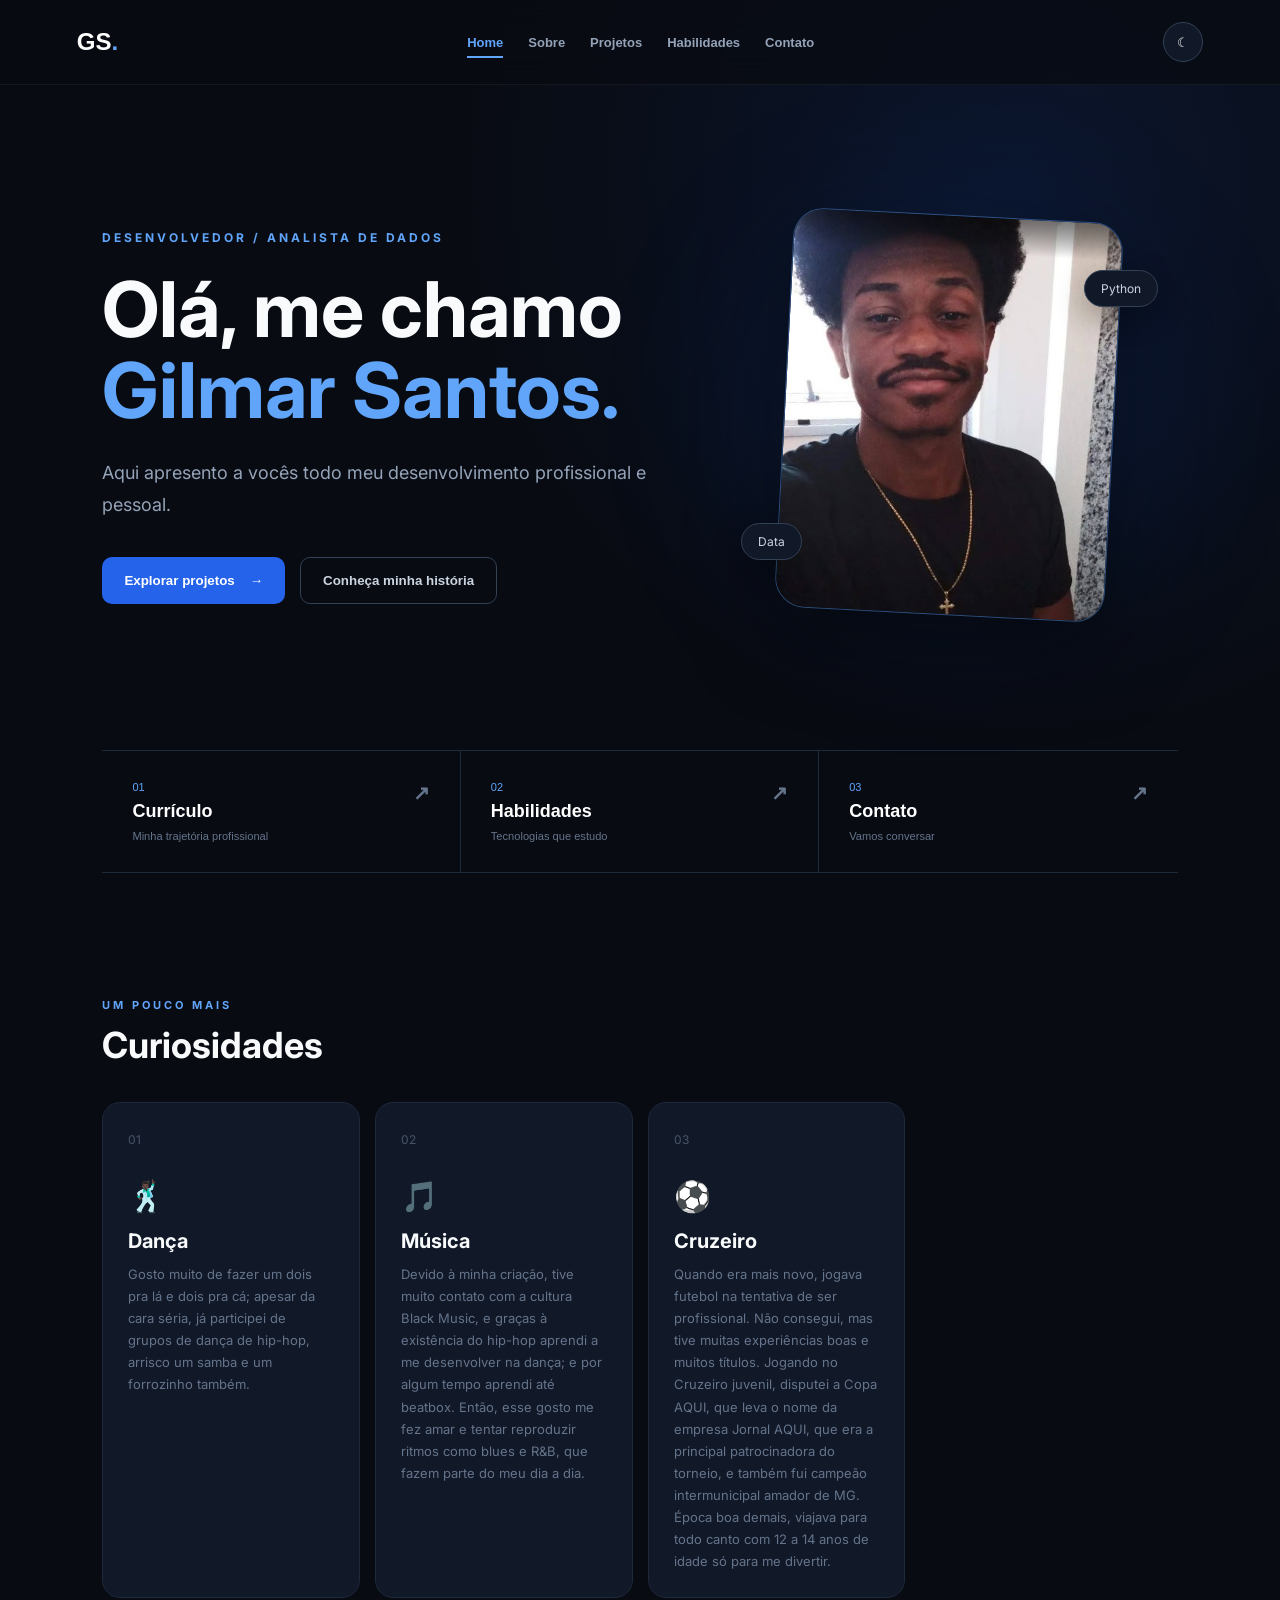
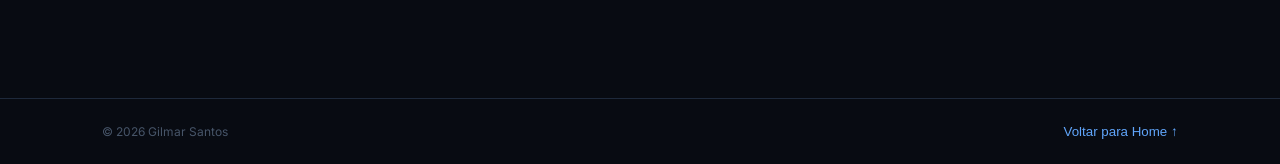
==== index.html @ 3fea7420 "Corrige navegação por hash, bugs de HTML e atualiza curriculo" ====
<!DOCTYPE html>
<html lang="pt-BR">

<head>
    <meta charset="UTF-8">
    <meta name="viewport" content="width=device-width, initial-scale=1.0">

    <title>Gilmar Santos | Desenvolvedor / Analista de Dados</title>

    <link rel="stylesheet" href="style.css">
</head>

<body>

    <header class="header">

        <button class="logo" data-screen="home">
            GS<span>.</span>
        </button>

        <nav class="nav">

            <button data-screen="home">Home</button>
            <button data-screen="sobre">Sobre</button>
            <button data-screen="projetos">Projetos</button>
            <button data-screen="habilidades">Habilidades</button>
            <button data-screen="contato">Contato</button>

        </nav>

        <button id="btnTema" class="btn-tema" aria-label="Alterar tema">
            ☾
        </button>

    </header>


    <!-- ================= APP ================= -->

    <main class="app">


        <!-- ================= HOME ================= -->

        <section id="home" class="screen active">

            <div class="home-content">

                <div class="home-text">

                    <span class="eyebrow">
                        DESENVOLVEDOR / ANALISTA DE DADOS
                    </span>

                    <h1>
                        Olá, me chamo
                        <strong>Gilmar Santos.</strong>
                    </h1>

                    <p class="home-description">
                        Aqui apresento a vocês todo meu desenvolvimento profissional e pessoal.
                    </p>


                    <div class="home-buttons">

                        <button class="primary-btn" data-screen="projetos">
                            Explorar projetos
                            <span>→</span>
                        </button>

                        <button class="secondary-btn" data-screen="sobre">
                            Conheça minha história
                        </button>

                    </div>

                </div>


                <div class="home-image">

                    <div class="image-glow"></div>

                    <div class="image-frame">

                        <img
                            src="Public/Gilmar JUU.jpeg"
                            alt="Foto de Gilmar Santos"
                        >

                    </div>

                    <span class="floating-tag tag-python">
                        Python
                    </span>

                    <span class="floating-tag tag-data">
                        Data
                    </span>

                </div>

            </div>


            <!-- CURTOS CAMINHOS -->

            <div class="home-navigation">

                <button data-screen="curriculo">
                    <span>01</span>
                    <strong>Currículo</strong>
                    <small>Minha trajetória profissional</small>
                    <b>↗</b>
                </button>

                <button data-screen="habilidades">
                    <span>02</span>
                    <strong>Habilidades</strong>
                    <small>Tecnologias que estudo</small>
                    <b>↗</b>
                </button>

                <button data-screen="contato">
                    <span>03</span>
                    <strong>Contato</strong>
                    <small>Vamos conversar</small>
                    <b>↗</b>
                </button>

            </div>


            <!-- CURIOSIDADES -->

            <div class="curiosidades">

                <div class="section-title">

                    <span>UM POUCO MAIS</span>

                    <h2>
                        Curiosidades
                    </h2>

                </div>


                <div class="curiosidades-grid">

                    <article class="curiosity-card">

                        <span class="curiosity-number">
                            01
                        </span>

                        <span class="curiosity-icon">
                            🕺🏿
                        </span>

                        <h3>
                            Dança
                        </h3>

                        <p>
                        Gosto muito de fazer um dois pra lá e dois pra cá;
                        apesar da cara séria, já participei de grupos de dança de hip-hop,
                        arrisco um samba e um forrozinho também.</p>

                    </article>


                    <article class="curiosity-card">

                        <span class="curiosity-number">
                            02
                        </span>

                        <span class="curiosity-icon">
                            🎵
                        </span>

                        <h3>
                            Música
                        </h3>

                        <p>
                        Devido à minha criação,
                        tive muito contato com a cultura Black Music,
                        e graças à existência do hip-hop aprendi a me desenvolver na dança;
                        e por algum tempo aprendi até beatbox.
                        Então, esse gosto me fez amar e tentar reproduzir ritmos como blues e R&amp;B,
                        que fazem parte do meu dia a dia.
                        </p>

                    </article>


                    <article class="curiosity-card">

                        <span class="curiosity-number">
                            03
                        </span>

                        <span class="curiosity-icon">
                            ⚽
                        </span>

                        <h3>
                            Cruzeiro
                        </h3>

                        <p>
                        Quando era mais novo, jogava futebol na tentativa de ser profissional.
                        Não consegui, mas tive muitas experiências boas e muitos títulos.
                        Jogando no Cruzeiro juvenil, disputei a Copa AQUI, que leva o nome da empresa Jornal AQUI,
                        que era a principal patrocinadora do torneio, e também fui campeão intermunicipal amador de MG.
                        Época boa demais, viajava para todo canto com 12 a 14 anos de idade só para me divertir.
                        </p>

                    </article>


                </div>

            </div>

        </section>



        <section id="sobre" class="screen">

            <div class="screen-header">

                <span>02 / SOBRE</span>

                <h1>
                    Minha história
                </h1>

                <p>
                    Fora do código.
                </p>

            </div>


            <div class="sobre-content">

                <div class="sobre-text">

                    <p>
                        Hoje tenho 30 anos, sou solteiro e moro em Belo Horizonte - MG.
                        Tenho uma filha de 8 anos, que mora comigo desde os 3 anos de idade.
                        Ela é uma figura muito hiperativa: gosta de dançar, está na aula de ginástica e tem vontade de praticar todo tipo de esporte.
                    </p>

                    <p>
                        Acredito que tenho uma certa influência sobre ela — ela sempre me viu praticando algo,
                        seja musculação, futebol ou dança, e fico feliz que ela tenha essa visão sobre mim.
                        Se tem um padrão que consigo ver na minha vida, é esse: gosto de estar em movimento e em evolução constante,
                        seja no corpo, seja na carreira.
                    </p>

                    <p>
                        Sou uma pessoa bem calma e, no dia a dia, estou em casa.
                        Como estou nessa fase de transição de carreira, tenho estudado bastante — mas também separo um tempo pra assistir a um filme ou jogar videogame,
                        pra aliviar a mente.
                    </p>

                    <p>
                        Foram mais de 6 anos resolvendo problema de gente de verdade, em atendimento e suporte.
                        Hoje decidi trazer essa mesma vontade de resolver problema pra outro lugar:
                        dado, código e tecnologia. No fim, é o mesmo equilíbrio de sempre — disciplina pra evoluir e leveza pra não perder o rumo —
                        só que agora aplicado à área que escolhi seguir.
                    </p>

                </div>


                <div class="timeline">

                    <div class="timeline-item">

                        <span>2014</span>

                        <div>
                            <h3>Início profissional</h3>
                            <p>
                                Primeiras experiências profissionais.
                            </p>
                        </div>

                    </div>


                    <div class="timeline-item">

                        <span>Experiências</span>

                        <div>
                            <h3>
                                Atendimento, eventos e suporte
                            </h3>

                            <p>
                                Desenvolvimento de comunicação,
                                negociação e resolução de problemas.
                            </p>
                        </div>

                    </div>


                    <div class="timeline-item">

                        <span>Hoje</span>

                        <div>
                            <h3>
                                Tecnologia
                            </h3>

                            <p>
                                Foco em desenvolvimento e análise de dados.
                            </p>
                        </div>

                    </div>

                </div>

            </div>

        </section>



        <section id="projetos" class="screen">

            <div class="screen-header">

                <span>03 / PROJETOS</span>

                <h1>
                    O que estou construindo
                </h1>

                <p>
                    Estudos e projetos desenvolvidos durante
                    minha evolução na tecnologia.
                </p>

            </div>


            <div class="projects-grid">

                <article class="project-card">

                    <div class="project-number">
                        01
                    </div>

                    <div>

                        <span class="project-type">
                            MOBILE
                        </span>

                        <h2>
                            App Mobile — Buscar Sabor
                        </h2>

                        <p>
                            Aplicativo em grupo para busca e reserva de restaurantes,
                            com navegação entre telas via React Navigation.
                        </p>

                        <div class="tech-list">

                            <span>React Native</span>
                            <span>JavaScript</span>

                        </div>

                    </div>

                    <a
                        href="https://github.com/Gjjunior/Buscar--restaurante"
                        target="_blank"
                        rel="noopener noreferrer"
                        class="project-link"
                    >
                        GitHub ↗
                    </a>

                </article>


                <article class="project-card">

                    <div class="project-number">
                        02
                    </div>

                    <div>

                        <span class="project-type">
                            PYTHON
                        </span>

                        <h2>
                            Sistema Petshop
                        </h2>

                        <p>
                            Projeto desenvolvido para praticar
                            programação e construção de sistemas.
                        </p>

                        <div class="tech-list">

                            <span>Python</span>

                        </div>

                    </div>

                    <a
                        href="https://github.com/Gjjunior/SistemaPetshop"
                        target="_blank"
                        rel="noopener noreferrer"
                        class="project-link"
                    >
                        GitHub ↗
                    </a>

                </article>


                <article class="project-card">

                    <div class="project-number">
                        03
                    </div>

                    <div>

                        <span class="project-type">
                            DADOS
                        </span>

                        <h2>
                            Power BI
                        </h2>

                        <p>
                            Aqui, compartilho os certificados e projetos desenvolvidos durante o estudo do BI.
                        </p>

                        <div class="tech-list">

                            <span>Power BI</span>
                            <span>Dados</span>

                        </div>

                    </div>

                    <a
                        href="powerbi.html"
                        target="_blank"
                        rel="noopener noreferrer"
                        class="project-link"
                    >
                        Ver projetos ↗
                    </a>

                </article>

                <article class="project-card">

                    <div class="project-number">
                        04
                    </div>

                    <div>

                        <span class="project-type">
                            INGLÊS
                        </span>

                        <h2>
                            Desenvolvimento em Inglês
                        </h2>

                        <p>
                            Estudo contínuo do idioma com foco em alcançar a fluência.
                        </p>

                        <div class="tech-list">

                            <span>Conversation</span>
                            <span>Listening</span>
                            <span>Reading</span>

                        </div>

                    </div>

                    <a
                        href="english_class.html"
                        target="_blank"
                        rel="noopener noreferrer"
                        class="project-link"
                    >
                        Videos e audios →
                    </a>

                </article>

            </div>

        </section>


        <!-- CURRÍCULO  -->

        <section id="curriculo" class="screen">

            <div class="screen-header">

                <span>04 / CURRÍCULO</span>

                <h1>
                    Minha trajetória profissional
                </h1>

                <p>
                    Experiências, formação e desenvolvimento profissional.
                </p>

            </div>


            <div class="curriculo-box">

                <div>

                    <span class="curriculo-label">
                        CURRÍCULO
                    </span>

                    <h2>
                        Gilmar Santos
                    </h2>

                    <p>
                        Mais de 6 anos resolvendo problemas e atendendo pessoas, agora aplicados à tecnologia. Em transição para Desenvolvimento e Análise de Dados, com Python, SQL e Power BI já em prática nos meus projetos.
                    </p>

                </div>


                <a
                    href="documents/Curriculo_Gilmar_Santos.docx"
                    target="_blank"
                    class="primary-btn"
                >
                    Baixar Currículo
                    <span>↗</span>
                </a>

            </div>

        </section>



        <section id="habilidades" class="screen">

            <div class="screen-header">

                <span>05 / DESENVOLVIMENTO TÉCNICO</span>

                <h1>
                    Tecnologias
                </h1>

                <p>
                    Tecnologias que estudo e aplico em meus projetos.
                </p>

            </div>


            <div class="skills-grid">

                <article class="skill-card">

                    <span>01</span>

                    <h2>
                        Python
                    </h2>

                    <p>
                        Foi a primeira linguagem que me interessei em aprender, e por isso iniciei meus estudos nela.
                        Atualmente, estou estudando a linguagem com foco em análise de dados e automação de processos,
                        com curso na Udemy e no Curso em Vídeo do Gustavo Guanabara.
                    </p>

                    <strong>
                        Nivel Jr.
                    </strong>

                </article>


                <article class="skill-card">

                    <span>02</span>

                    <h2>
                        SQL
                    </h2>

                    <p>
                        Atualmente aprendendo conceitos de banco de dados e consultas.
                        Linguagem de consulta estruturada (SQL) é uma ferramenta essencial para análise de dados,
                        e estou me dedicando a aprimorar minhas habilidades nessa área.
                    </p>

                    <strong>
                        Nivel Jr
                    </strong>

                </article>


                <article class="skill-card">

                    <span>03</span>

                    <h2>
                        Power BI
                    </h2>

                    <p>
                        Estudos voltados para dashboards, visualização e análise de dados.
                        Power BI é uma ferramenta poderosa para análise de dados, e estou me dedicando a aprimorar minhas habilidades nessa ferramenta.
                    </p>

                    <strong>
                        Nivel Jr
                    </strong>

                </article>

            </div>

        </section>


        <!-- ================= CONTATO ================= -->

        <section id="contato" class="screen">

            <div class="contact-content">

                <span>
                    06 / CONTATO
                </span>

                <h1>
                    Vamos conversar?
                </h1>

                <p>
                    Estou aberto a novas oportunidades,
                    projetos e conexões profissionais.
                </p>


                <div class="contact-links">

                    <a
                        href="mailto:gilma.junio@gmail.com"
                    >
                        <span>E-mail</span>
                        <strong>
                            gilma.junio@gmail.com ↗
                        </strong>
                    </a>


                    <a
                        href="https://github.com/Gjjunior"
                        target="_blank"
                        rel="noopener noreferrer"
                    >
                        <span>GitHub</span>
                        <strong>
                            github.com/Gjjunior ↗
                        </strong>
                    </a>


                    <a
                        href="https://www.linkedin.com/in/gilmar-santos999/"
                        target="_blank"
                        rel="noopener noreferrer"
                    >
                        <span>LinkedIn</span>
                        <strong>
                            Gilmar Santos ↗
                        </strong>
                    </a>


                    <a
                        href="https://wa.me/5531985786886"
                        target="_blank"
                        rel="noopener noreferrer"
                    >
                        <span>WhatsApp</span>
                        <strong>
                            (31) 98578-6886 ↗
                        </strong>
                    </a>

                </div>

            </div>

        </section>

    </main>


    <footer>

        <p>
            © 2026 Gilmar Santos
        </p>

        <button
            id="btnVoltar"
            class="back-top"
            data-screen="home"
        >
            Voltar para Home ↑
        </button>

    </footer>


    <script src="script.js"></script>

</body>

</html>
---- style.css ----
@import url('https://fonts.googleapis.com/css2?family=Inter:wght@400;500;600;700;800&display=swap');


/* ================= RESET ================= */

* {
    margin: 0;
    padding: 0;
    box-sizing: border-box;
}


html {
    scroll-behavior: smooth;
}


body {
    font-family: 'Inter', Arial, sans-serif;

    background:
        radial-gradient(
            circle at 80% 10%,
            rgba(37, 99, 235, 0.12),
            transparent 30%
        ),
        #080b12;

    color: #f8fafc;

    min-height: 100vh;

    transition:
        background 0.4s,
        color 0.4s;
}


/* ================= HEADER ================= */

.header {

    position: fixed;

    top: 0;
    left: 0;

    width: 100%;

    z-index: 1000;

    display: flex;

    justify-content: space-between;

    align-items: center;

    padding: 22px 6%;

    background: rgba(8, 11, 18, 0.75);

    backdrop-filter: blur(15px);

    border-bottom:
        1px solid rgba(255,255,255,0.05);
}


.logo {

    background: none;

    border: none;

    color: white;

    font-size: 24px;

    font-weight: 800;

    cursor: pointer;
}


.logo span {
    color: #60a5fa;
}


.nav {

    display: flex;

    gap: 25px;
}


.nav button {

    position: relative;

    background: none;

    border: none;

    color: #94a3b8;

    cursor: pointer;

    font-size: 13px;

    font-weight: 600;

    transition: 0.3s;
}


.nav button:hover,
.nav button.active {

    color: #60a5fa;
}


.nav button::after {

    content: "";

    position: absolute;

    left: 0;

    bottom: -8px;

    width: 0;

    height: 2px;

    background: #60a5fa;

    transition: 0.3s;
}


.nav button:hover::after,
.nav button.active::after {

    width: 100%;
}


.btn-tema {

    width: 40px;

    height: 40px;

    border-radius: 50%;

    border: 1px solid #334155;

    background: #111827;

    color: white;

    cursor: pointer;

    transition: 0.3s;
}


.btn-tema:hover {

    transform: rotate(20deg);

    border-color: #60a5fa;
}


/* ================= APP ================= */

.app {

    width: 100%;

    min-height: calc(100vh - 80px);
}


/* ================= TELAS ================= */

.screen {

    display: none;

    min-height: calc(100vh - 80px);

    padding: 150px 8% 100px;

    animation: screenEnter 0.5s ease forwards;
}


.screen.active {

    display: block;
}


@keyframes screenEnter {

    from {

        opacity: 0;

        transform:
            translateY(20px)
            scale(0.98);
    }

    to {

        opacity: 1;

        transform:
            translateY(0)
            scale(1);
    }
}


/* ================= HOME ================= */

#home {

    display: none;

    padding-top: 140px;

}


#home.active {

    display: block;
}


.home-content {

    max-width: 1200px;

    min-height: 550px;

    margin: auto;

    display: grid;

    grid-template-columns:
        1.1fr
        0.9fr;

    align-items: center;

    gap: 60px;
}


.eyebrow {

    display: inline-block;

    margin-bottom: 25px;

    color: #60a5fa;

    font-size: 12px;

    font-weight: 700;

    letter-spacing: 3px;
}


.home-text h1 {

    max-width: 700px;

    font-size:
        clamp(42px, 6vw, 80px);

    line-height: 1.05;

    margin-bottom: 25px;
}


.home-text h1 strong {

    display: block;

    color: #60a5fa;
}


.home-description {

    max-width: 550px;

    color: #94a3b8;

    font-size: 18px;

    line-height: 1.8;

    margin-bottom: 35px;
}


/* ================= BOTÕES ================= */

.home-buttons {

    display: flex;

    flex-wrap: wrap;

    gap: 15px;
}


.primary-btn,
.secondary-btn {

    display: inline-flex;

    align-items: center;

    gap: 15px;

    padding: 15px 22px;

    border-radius: 10px;

    font-weight: 600;

    cursor: pointer;

    text-decoration: none;

    transition: 0.3s;
}


.primary-btn {

    border: none;

    background: #2563eb;

    color: white;
}


.primary-btn:hover {

    background: #3b82f6;

    transform:
        translateY(-4px);

    box-shadow:
        0 10px 30px
        rgba(37,99,235,0.3);
}


.secondary-btn {

    background: transparent;

    color: #cbd5e1;

    border:
        1px solid #334155;
}


.secondary-btn:hover {

    border-color: #60a5fa;

    color: #60a5fa;

    transform:
        translateY(-4px);
}


/* ================= FOTO ================= */

.home-image {

    position: relative;

    display: flex;

    justify-content: center;

    align-items: center;

    min-height: 450px;
}


.image-glow {

    position: absolute;

    width: 320px;

    height: 320px;

    border-radius: 50%;

    background:
        #2563eb;

    filter: blur(100px);

    opacity: 0.25;
}


.image-frame {

    position: relative;

    width: 330px;

    height: 400px;

    overflow: hidden;

    border-radius: 30px;

    border:
        1px solid
        rgba(96,165,250,0.4);

    transform: rotate(3deg);

    transition: 0.5s;

    box-shadow:
        0 30px 80px
        rgba(0,0,0,0.5);
}


.image-frame:hover {

    transform:
        rotate(0deg)
        scale(1.03);
}


.image-frame img {

    width: 100%;

    height: 100%;

    object-fit: cover;
}


/* ================= TAGS ================= */

.floating-tag {

    position: absolute;

    padding: 10px 16px;

    background: #111827;

    border:
        1px solid #334155;

    border-radius: 30px;

    color: #cbd5e1;

    font-size: 12px;

    box-shadow:
        0 10px 30px
        rgba(0,0,0,0.3);

    animation: floating 3s ease-in-out infinite;
}


.tag-python {

    top: 80px;

    right: 20px;
}


.tag-data {

    bottom: 80px;

    left: 20px;

    animation-delay: 1s;
}


@keyframes floating {

    0%,
    100% {

        transform:
            translateY(0);
    }

    50% {

        transform:
            translateY(-12px);
    }
}


/* ================= HOME NAVIGATION ================= */

.home-navigation {

    max-width: 1200px;

    margin: 60px auto 120px;

    display: grid;

    grid-template-columns:
        repeat(3, 1fr);

    border-top:
        1px solid #1e293b;

    border-bottom:
        1px solid #1e293b;
}


.home-navigation button {

    position: relative;

    display: flex;

    flex-direction: column;

    align-items: flex-start;

    gap: 8px;

    padding: 30px;

    background: transparent;

    border: none;

    border-right:
        1px solid #1e293b;

    color: white;

    cursor: pointer;

    text-align: left;

    transition: 0.4s;
}


.home-navigation button:last-child {

    border-right: none;
}


.home-navigation button:hover {

    background:
        rgba(37,99,235,0.08);

    padding-left: 38px;
}


.home-navigation span {

    color: #60a5fa;

    font-size: 11px;
}


.home-navigation strong {

    font-size: 18px;
}


.home-navigation small {

    color: #64748b;
}


.home-navigation b {

    position: absolute;

    top: 30px;

    right: 30px;

    color: #64748b;

    font-size: 20px;
}


/* ================= TÍTULOS ================= */

.section-title {

    margin-bottom: 35px;
}


.section-title span,
.screen-header span {

    color: #60a5fa;

    font-size: 11px;

    font-weight: 700;

    letter-spacing: 3px;
}


.section-title h2 {

    margin-top: 10px;

    font-size: 36px;
}


.screen-header {

    max-width: 900px;

    margin:
        0 auto 70px;
}


.screen-header h1 {

    margin-top: 15px;

    font-size:
        clamp(38px, 5vw, 65px);
}


.screen-header p {

    margin-top: 20px;

    color: #94a3b8;

    line-height: 1.8;

    font-size: 17px;
}


/* ================= CURIOSIDADES ================= */

.curiosidades {

    max-width: 1200px;

    margin: auto;
}


.curiosidades-grid {

    display: grid;

    grid-template-columns:
        repeat(4, 1fr);

    gap: 15px;
}


.curiosity-card {

    position: relative;

    min-height: 240px;

    padding: 25px;

    background:
        #111827;

    border:
        1px solid #1e293b;

    border-radius: 18px;

    overflow: hidden;

    transition: 0.4s;
}


.curiosity-card:hover {

    transform:
        translateY(-8px);

    border-color:
        #2563eb;

    background:
        #151e30;
}


.curiosity-number {

    color: #475569;

    font-size: 12px;
}


.curiosity-icon {

    display: block;

    font-size: 30px;

    margin:
        30px 0 15px;
}


.curiosity-card h3 {

    margin-bottom: 10px;

    font-size: 20px;
}


.curiosity-card p {

    color: #64748b;

    font-size: 13px;

    line-height: 1.7;
}


.curiosity-placeholder {

    border-style: dashed;

    opacity: 0.65;
}


/* ================= SOBRE ================= */

.sobre-content {

    max-width: 1100px;

    margin: auto;

    display: grid;

    grid-template-columns:
        1fr
        1fr;

    gap: 80px;
}


.sobre-text p {

    color: #cbd5e1;

    line-height: 1.9;

    margin-bottom: 25px;

    font-size: 16px;
}


.timeline {

    border-left:
        1px solid #334155;

    padding-left: 35px;
}


.timeline-item {

    position: relative;

    margin-bottom: 45px;
}


.timeline-item::before {

    content: "";

    position: absolute;

    left: -41px;

    top: 5px;

    width: 11px;

    height: 11px;

    border-radius: 50%;

    background: #2563eb;

    box-shadow:
        0 0 20px
        rgba(37,99,235,0.7);
}


.timeline-item > span {

    color: #60a5fa;

    font-size: 12px;

    font-weight: 700;
}


.timeline-item h3 {

    margin:
        10px 0;

    font-size: 20px;
}


.timeline-item p {

    color: #64748b;

    line-height: 1.7;
}


/* ================= PROJETOS ================= */

.projects-grid {

    max-width: 1200px;

    margin: auto;

    display: grid;

    grid-template-columns:
        repeat(3, 1fr);

    gap: 20px;
}


.project-card {

    min-height: 280px;

    padding: 30px;

    display: flex;

    flex-direction: column;

    justify-content: space-between;

    background:
        #111827;

    border:
        1px solid #1e293b;

    border-radius: 20px;

    transition: 0.4s;
}


.project-card:hover {

    transform:
        translateY(-10px);

    border-color:
        #2563eb;

    box-shadow:
        0 20px 50px
        rgba(0,0,0,0.3);
}


.project-number {

    color: #334155;

    font-size: 40px;

    font-weight: 800;
}


.project-type {

    color: #60a5fa;

    font-size: 11px;

    font-weight: 700;

    letter-spacing: 2px;
}


.project-card h2 {

    margin:
        10px 0 15px;
}


.project-card p {

    color: #94a3b8;

    line-height: 1.7;
}


.tech-list {

    display: flex;

    flex-wrap: wrap;

    gap: 8px;

    margin-top: 25px;
}


.tech-list span {

    padding:
        6px 10px;

    border-radius: 6px;

    background:
        #1e293b;

    color: #94a3b8;

    font-size: 11px;
}


.project-link {

    display: inline-block;

    margin-top: 30px;

    color: #60a5fa;

    text-decoration: none;

    font-weight: 600;
}


.project-link:hover {

    color: white;
}


.project-link.disabled {

    color: #475569;

    cursor: default;
}


/* ================= CURRÍCULO ================= */

.curriculo-box {

    max-width: 900px;

    margin: auto;

    padding: 50px;

    display: flex;

    justify-content: space-between;

    align-items: center;

    gap: 30px;

    background:
        #111827;

    border:
        1px solid #1e293b;

    border-radius: 20px;
}


.curriculo-label {

    color: #60a5fa;

    font-size: 11px;

    letter-spacing: 3px;
}


.curriculo-box h2 {

    margin:
        12px 0 5px;

    font-size: 30px;
}


.curriculo-box p {

    color: #64748b;
}


/* ================= HABILIDADES ================= */

.skills-grid {

    max-width: 1000px;

    margin: auto;

    display: grid;

    grid-template-columns:
        repeat(3, 1fr);

    gap: 20px;
}


.skill-card {

    padding: 35px;

    background:
        #111827;

    border:
        1px solid #1e293b;

    border-radius: 18px;

    transition: 0.4s;
}


.skill-card:hover {

    transform:
        translateY(-8px);

    border-color:
        #2563eb;
}


.skill-card > span {

    color: #60a5fa;

    font-size: 12px;
}


.skill-card h2 {

    margin:
        25px 0 12px;
}


.skill-card p {

    min-height: 75px;

    color: #64748b;

    line-height: 1.7;
}


.skill-card strong {

    display: inline-block;

    margin-top: 20px;

    color: #94a3b8;

    font-size: 11px;

    text-transform: uppercase;

    letter-spacing: 1px;
}


/* ================= CONTATO ================= */

.contact-content {

    max-width: 900px;

    margin: auto;

    text-align: center;
}


.contact-content > span {

    color: #60a5fa;

    font-size: 11px;

    font-weight: 700;

    letter-spacing: 3px;
}


.contact-content h1 {

    margin:
        20px 0;

    font-size:
        clamp(45px, 7vw, 80px);
}


.contact-content > p {

    max-width: 600px;

    margin:
        0 auto 60px;

    color: #94a3b8;

    line-height: 1.8;
}


.contact-links {

    display: grid;

    grid-template-columns:
        1fr 1fr;

    gap: 15px;

    text-align: left;
}


.contact-links a {

    padding: 25px;

    background:
        #111827;

    border:
        1px solid #1e293b;

    border-radius: 15px;

    text-decoration: none;

    transition: 0.4s;
}


.contact-links a:hover {

    border-color:
        #2563eb;

    transform:
        translateY(-5px);
}


.contact-links span {

    display: block;

    margin-bottom: 8px;

    color: #64748b;

    font-size: 12px;
}


.contact-links strong {

    color: white;

    font-size: 14px;
}


/* ================= FOOTER ================= */

footer {

    display: flex;

    justify-content: space-between;

    align-items: center;

    padding: 25px 8%;

    border-top:
        1px solid #1e293b;

    color: #475569;

    font-size: 12px;
}


.back-top {

    background: none;

    border: none;

    color: #60a5fa;

    cursor: pointer;
}


/* ================= TEMA CLARO ================= */

/* ================= TEMA CLARO ================= */

body.light {
    background: #f8fafc;
    color: #0f172a;
}

body.light .header {
    background: rgba(248, 250, 252, 0.9);
    border-color: #e2e8f0;
}

body.light .logo,
body.light .nav button {
    color: #0f172a;
}

body.light .nav button:hover,
body.light .nav button.active {
    color: #1d4ed8;
}

body.light .nav button::after,
body.light .nav button.active::after {
    background: #1d4ed8;
}

body.light .btn-tema {
    background: #ffffff;
    border-color: #cbd5e1;
    color: #0f172a;
}

body.light .home-description,
body.light .screen-header p,
body.light .sobre-text p,
body.light .curiosity-card p,
body.light .project-card p,
body.light .skill-card p,
body.light .timeline-item p {
    color: #334155;
}

body.light .curiosity-card,
body.light .project-card,
body.light .skill-card,
body.light .contact-links a,
body.light .curriculo-box {
    background: #ffffff;
    border-color: #e2e8f0;
}

body.light .curiosity-card h3,
body.light .project-card h2,
body.light .skill-card h2,
body.light .curriculo-box h2,
body.light .timeline-item h3 {
    color: #0f172a;
}

body.light .contact-links strong {
    color: #0f172a;
}

body.light .curiosity-number,
body.light .project-number {
    color: #94a3b8;
}

/* Labels decorativas: cinza-escuro neutro */
body.light .eyebrow,
body.light .section-title span,
body.light .screen-header span,
body.light .home-navigation span,
body.light .project-type,
body.light .curriculo-label,
body.light .skill-card > span,
body.light .timeline-item > span {
    color: #475569;
}

/* Elementos clicáveis: azul escurecido, contraste real */
body.light .home-text h1 strong,
body.light .project-link,
body.light .back-top,
body.light .contact-content > span {
    color: #1d4ed8;
}

body.light .project-link:hover {
    color: #0f172a;
}

body.light .project-link.disabled {
    color: #94a3b8;
}

/* Bug: botões da home tinham texto branco fixo, ficava invisível */
body.light .home-navigation button,
body.light .home-navigation strong {
    color: #0f172a;
}

body.light .home-navigation small {
    color: #64748b;
}

body.light .home-navigation b {
    color: #94a3b8;
}

body.light .home-navigation,
body.light .home-navigation button {
    border-color: #e2e8f0;
}

/* Botão "Conheça minha história" */
body.light .secondary-btn {
    color: #334155;
    border-color: #94a3b8;
}

body.light .secondary-btn:hover {
    color: #1d4ed8;
    border-color: #1d4ed8;
}

body.light .tech-list span {
    background: #eef2f7;
    color: #334155;
}

body.light footer {
    color: #64748b;
    border-color: #e2e8f0;
}

/* ================= RESPONSIVO ================= */

@media (max-width: 900px) {

    .nav {

        gap: 12px;
    }


    .nav button {

        font-size: 11px;
    }


    .home-content {

        grid-template-columns:
            1fr;

        text-align: center;
    }


    .home-description {

        margin-left: auto;

        margin-right: auto;
    }


    .home-buttons {

        justify-content: center;
    }


    .home-image {

        min-height: 400px;
    }


    .curiosidades-grid {

        grid-template-columns:
            repeat(2, 1fr);
    }


    .sobre-content {

        grid-template-columns:
            1fr;
    }


    .projects-grid {

        grid-template-columns:
            1fr;
    }


    .skills-grid {

        grid-template-columns:
            1fr;
    }

}


@media (max-width: 650px) {

    .header {

        padding:
            18px 5%;
    }


    .nav {

        display: none;
    }


    .screen {

        padding:
            120px 6% 70px;
    }


    #home {

        padding-top:
            120px;
    }


    .home-text h1 {

        font-size:
            44px;
    }


    .image-frame {

        width: 280px;

        height: 350px;
    }


    .home-navigation {

        grid-template-columns:
            1fr;
    }


    .home-navigation button {

        border-right: none;

        border-bottom:
            1px solid #1e293b;
    }


    .curiosidades-grid {

        grid-template-columns:
            1fr;
    }


    .contact-links {

        grid-template-columns:
            1fr;
    }


    .curriculo-box {

        flex-direction: column;

        align-items: flex-start;
    }


    footer {

        flex-direction: column;

        gap: 15px;

        text-align: center;
    }

}
.cert-card {
    min-height: auto;
    padding: 20px;
    text-align: center;
}

.cert-card > div {
    justify-content: center;
}
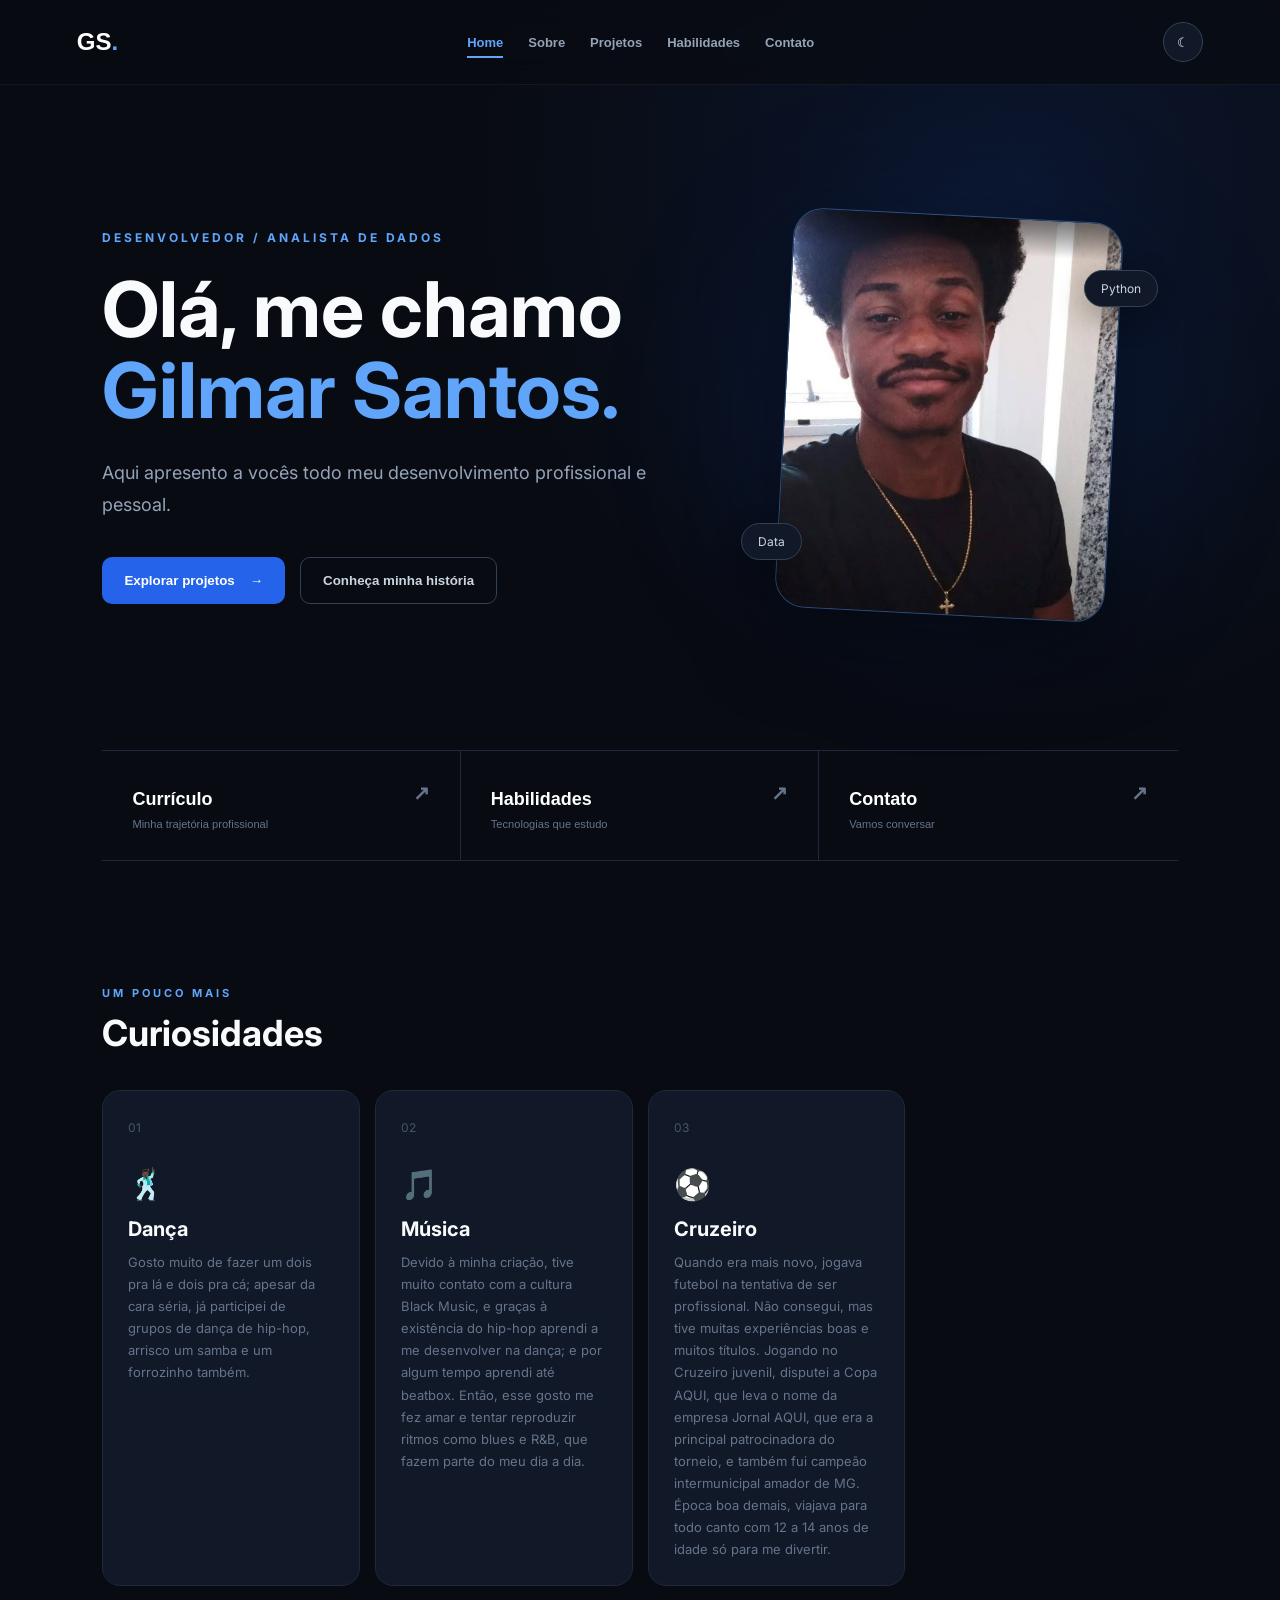
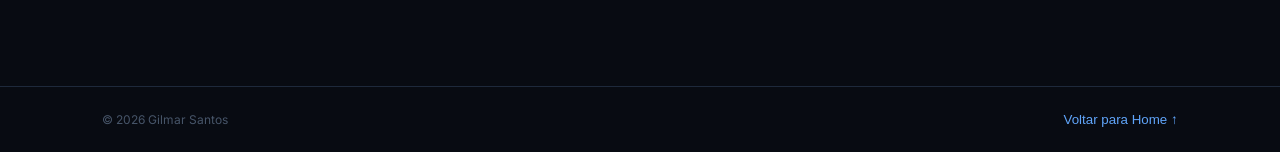
==== commit 9e68aabd: "Remove target=_blank dos links internos e ajusta botao do certificado" ====
--- a/index.html
+++ b/index.html
@@ -109,21 +109,21 @@
             <div class="home-navigation">
 
                 <button data-screen="curriculo">
-                    <span>01</span>
+                    <span></span>
                     <strong>Currículo</strong>
                     <small>Minha trajetória profissional</small>
                     <b>↗</b>
                 </button>
 
                 <button data-screen="habilidades">
-                    <span>02</span>
+                    <span></span>
                     <strong>Habilidades</strong>
                     <small>Tecnologias que estudo</small>
                     <b>↗</b>
                 </button>
 
                 <button data-screen="contato">
-                    <span>03</span>
+                    <span></span>
                     <strong>Contato</strong>
                     <small>Vamos conversar</small>
                     <b>↗</b>
@@ -234,14 +234,14 @@
 
             <div class="screen-header">
 
-                <span>02 / SOBRE</span>
+                <span> / SOBRE</span>
 
                 <h1>
                     Minha história
                 </h1>
 
                 <p>
-                    Fora do código.
+                    Um pouco sobre mim.
                 </p>
 
             </div>
@@ -342,7 +342,7 @@
 
             <div class="screen-header">
 
-                <span>03 / PROJETOS</span>
+                <span> / PROJETOS</span>
 
                 <h1>
                     O que estou construindo
@@ -472,8 +472,6 @@
 
                     <a
                         href="powerbi.html"
-                        target="_blank"
-                        rel="noopener noreferrer"
                         class="project-link"
                     >
                         Ver projetos ↗
@@ -513,8 +511,6 @@
 
                     <a
                         href="english_class.html"
-                        target="_blank"
-                        rel="noopener noreferrer"
                         class="project-link"
                     >
                         Videos e audios →
@@ -533,7 +529,7 @@
 
             <div class="screen-header">
 
-                <span>04 / CURRÍCULO</span>
+                <span>/ CURRÍCULO</span>
 
                 <h1>
                     Minha trajetória profissional
@@ -584,7 +580,7 @@
 
             <div class="screen-header">
 
-                <span>05 / DESENVOLVIMENTO TÉCNICO</span>
+                <span> / DESENVOLVIMENTO TÉCNICO</span>
 
                 <h1>
                     Tecnologias
@@ -614,7 +610,7 @@
                     </p>
 
                     <strong>
-                        Nivel Jr.
+                        
                     </strong>
 
                 </article>
@@ -635,7 +631,7 @@
                     </p>
 
                     <strong>
-                        Nivel Jr
+                        
                     </strong>
 
                 </article>
@@ -655,7 +651,7 @@
                     </p>
 
                     <strong>
-                        Nivel Jr
+                        
                     </strong>
 
                 </article>
@@ -672,7 +668,7 @@
             <div class="contact-content">
 
                 <span>
-                    06 / CONTATO
+                     / CONTATO
                 </span>
 
                 <h1>
--- a/style.css
+++ b/style.css
@@ -1633,8 +1633,15 @@
     min-height: auto;
     padding: 20px;
     text-align: center;
+    align-items: center;   
 }
 
 .cert-card > div {
     justify-content: center;
+}
+
+.cert-card .primary-btn {
+    width: fit-content;
+    padding: 10px 20px;
+    font-size: 14px;
 }
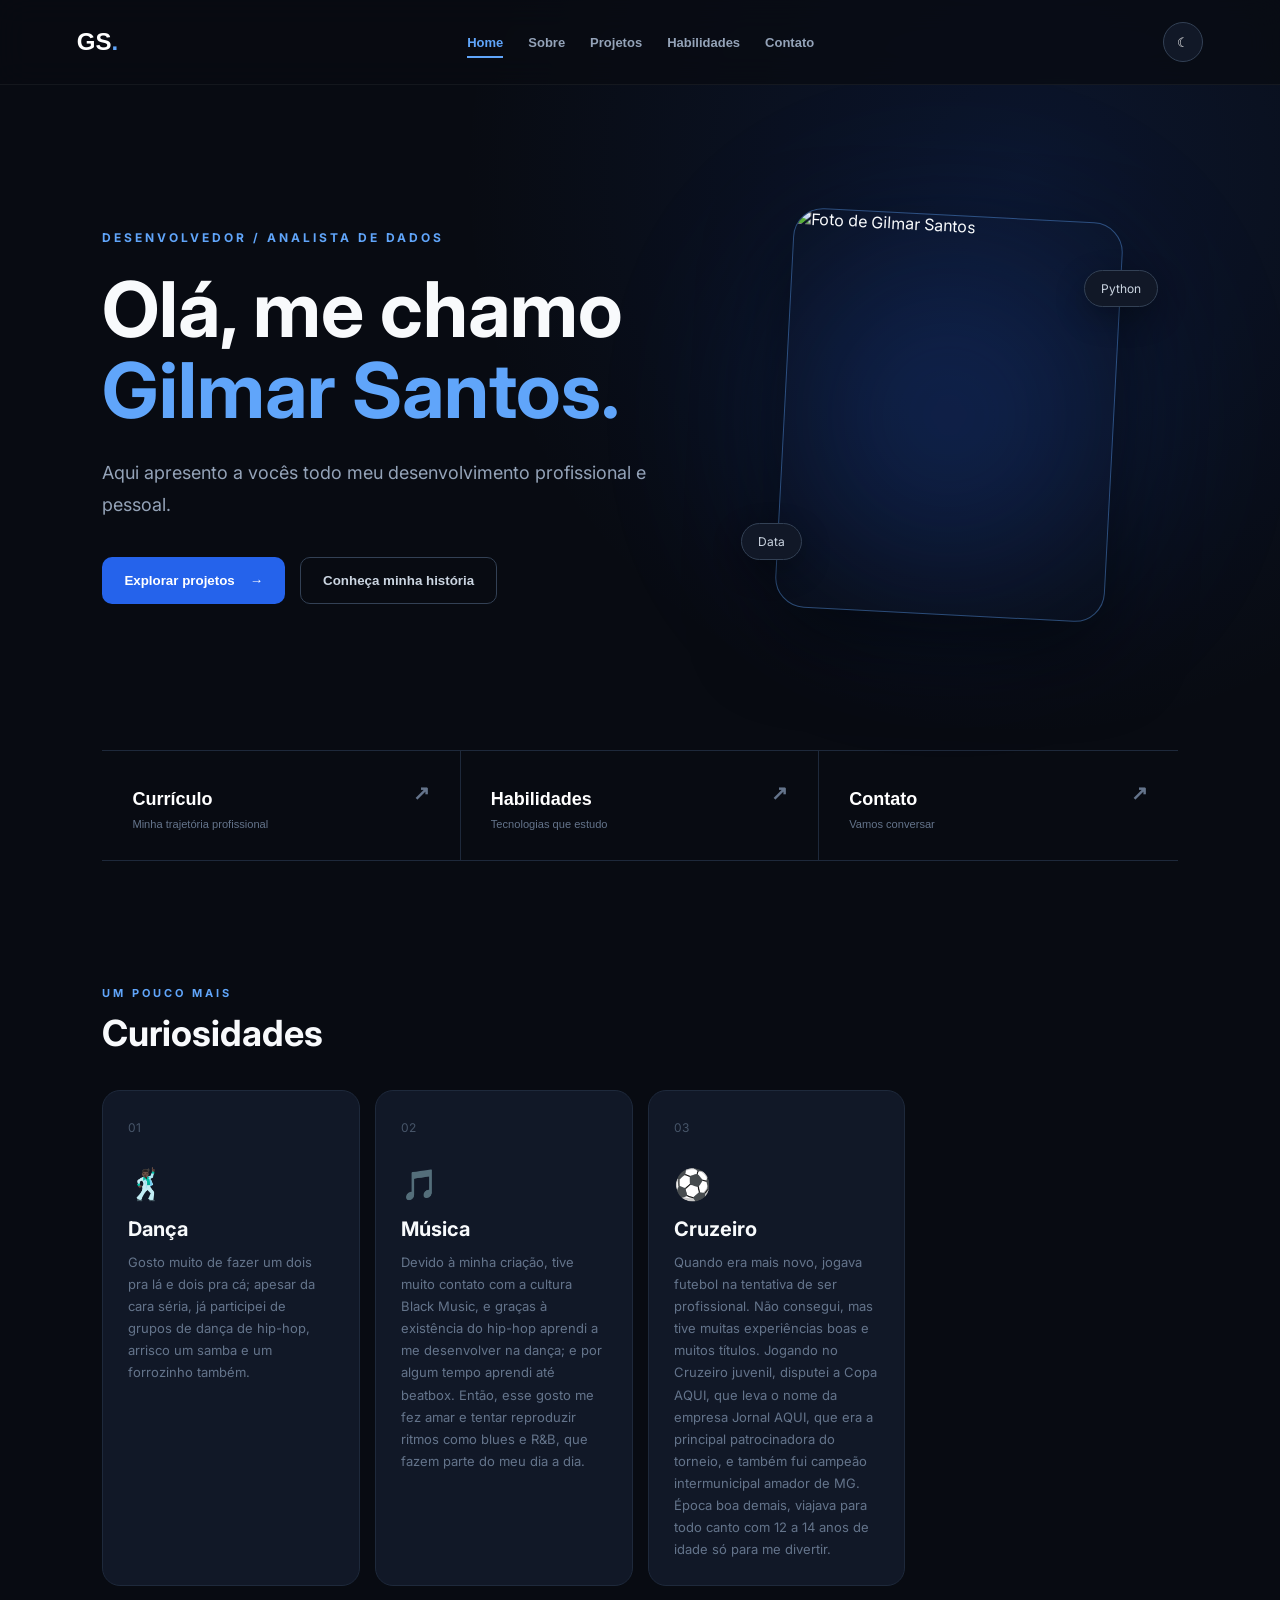
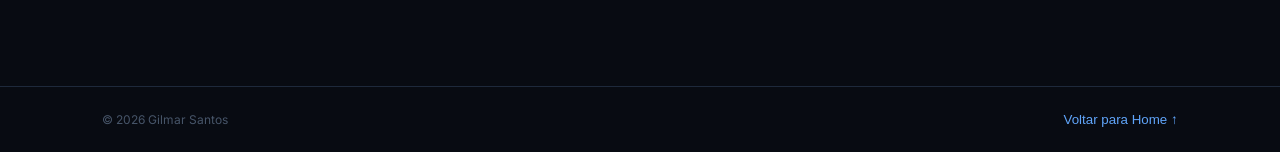
==== commit a4cc1c8a: "Limpeza de caracteres NBSP, ajuste do caminho de imagens e correcoes nos scripts" ====
--- a/index.html
+++ b/index.html
@@ -85,7 +85,7 @@
                     <div class="image-frame">
 
                         <img
-                            src="Public/Gilmar JUU.jpeg"
+                            src="public/Gilmar JUU.jpeg"
                             alt="Foto de Gilmar Santos"
                         >
 
@@ -563,7 +563,6 @@
 
                 <a
                     href="documents/Curriculo_Gilmar_Santos.docx"
-                    target="_blank"
                     class="primary-btn"
                 >
                     Baixar Currículo
@@ -610,7 +609,7 @@
                     </p>
 
                     <strong>
-                        
+
                     </strong>
 
                 </article>
@@ -631,7 +630,7 @@
                     </p>
 
                     <strong>
-                        
+
                     </strong>
 
                 </article>
@@ -651,7 +650,7 @@
                     </p>
 
                     <strong>
-                        
+
                     </strong>
 
                 </article>
@@ -758,4 +757,4 @@
 
 </body>
 
-</html>
+</html> 
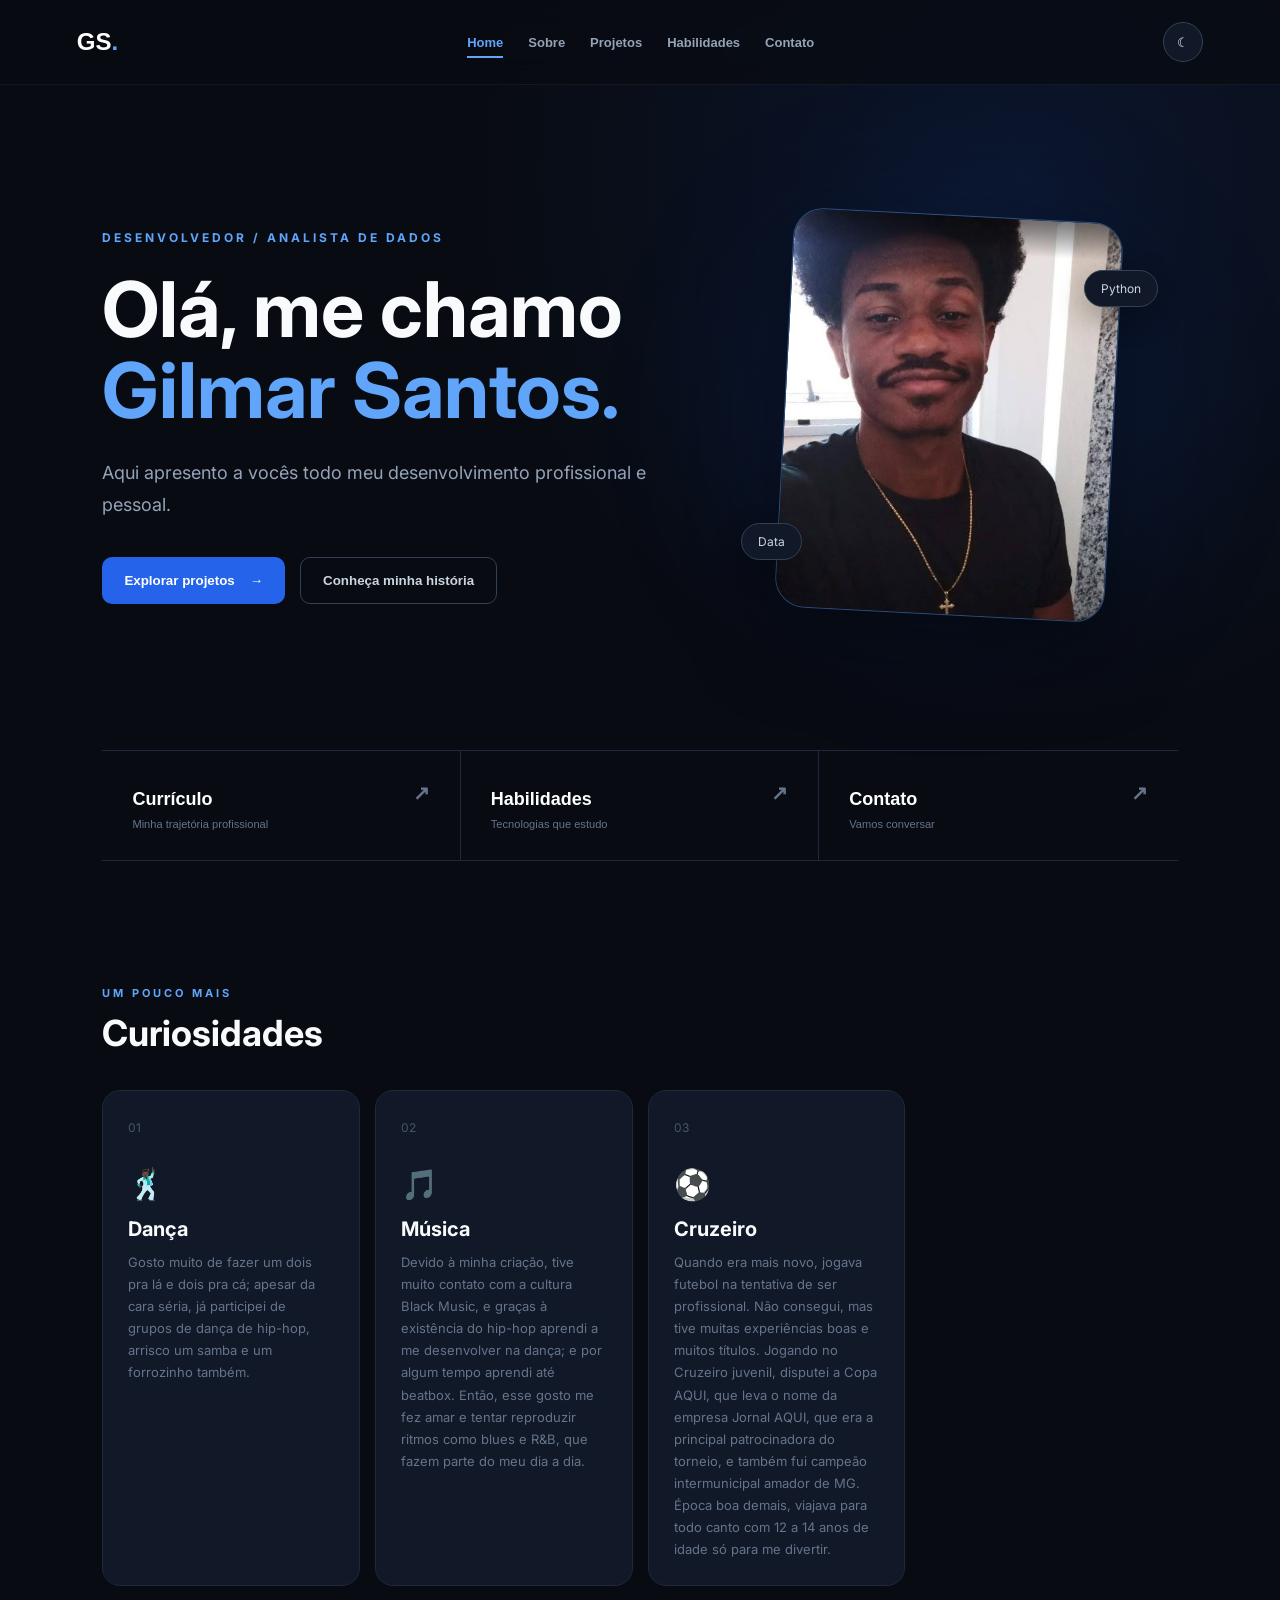
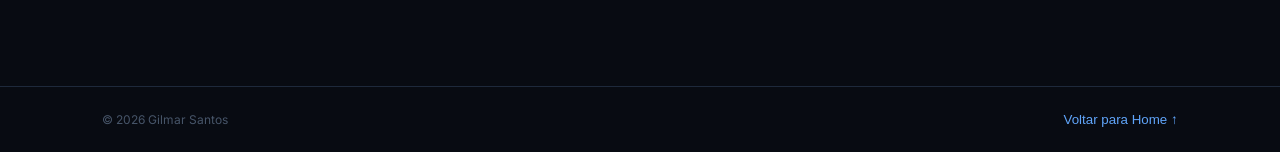
==== commit 3567003e: "Adiciona vercel.json e ajusta caminho da foto" ====
--- a/index.html
+++ b/index.html
@@ -84,10 +84,9 @@
 
                     <div class="image-frame">
 
-                        <img
-                            src="public/Gilmar JUU.jpeg"
-                            alt="Foto de Gilmar Santos"
-                        >
+                    <img
+                         src="public/Gilmar%20JUU.jpeg" 
+                         alt="Foto de Gilmar Santos">
 
                     </div>
 
